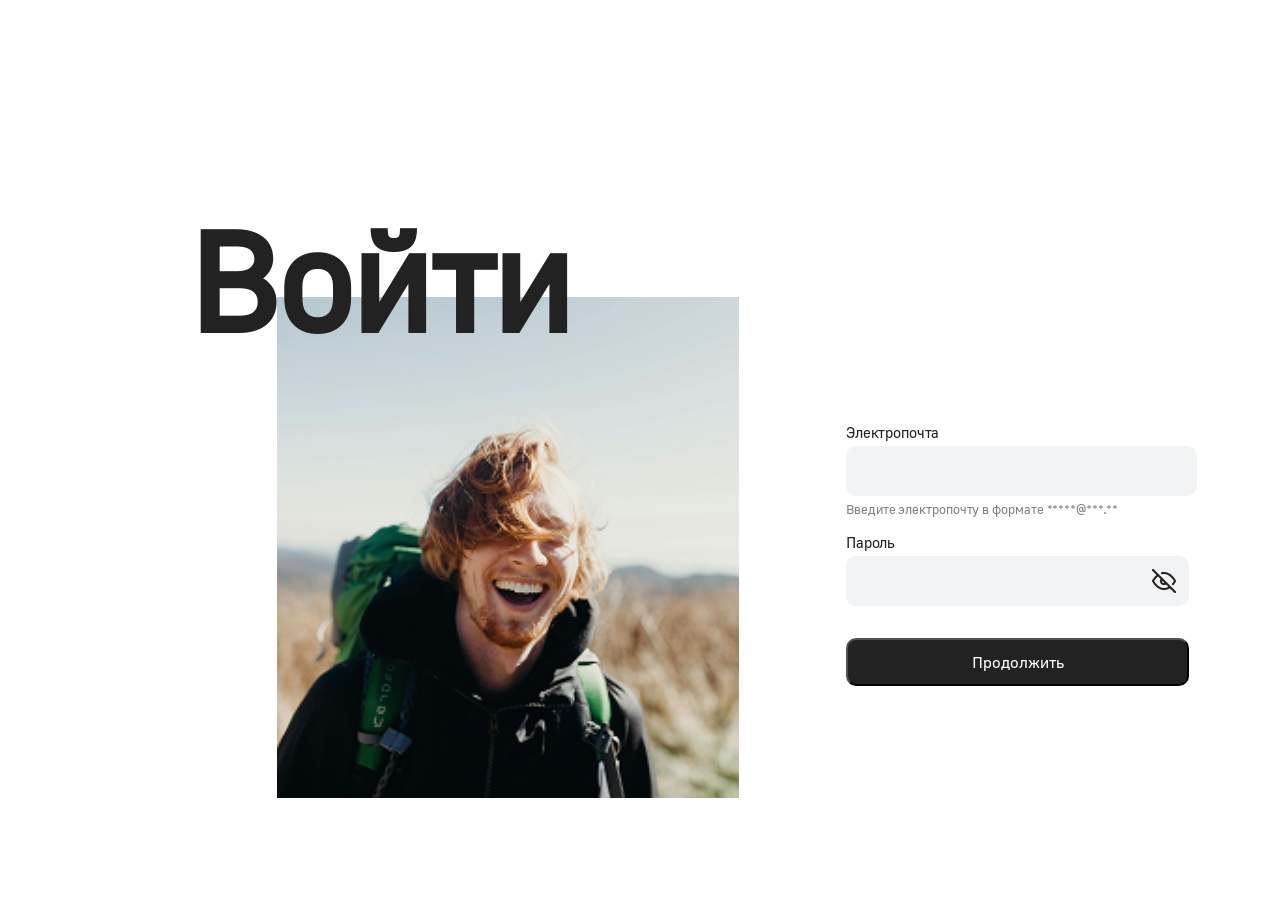
==== Lab2/login.html @ 9ba36f7b "Add files via upload" ====
<!DOCTYPE html>
<html lang="en">
	<head>
		<meta charset="UTF-8" />
		<meta name="viewport" content="width=device-width, initial-scale=1.0" />
		<title>Document</title>
		<link rel="stylesheet" href="./style.css" />
	</head>
	<body>
		<div class='mainContainer'>
			<p class="signInText">Войти</p>
			<img src="./assets/images/mainImage.png" class="mainImage" />
			<div class="containerSignIn">
				<div class="emailText">Электропочта</div>
				<input type="email" class="emailInput" />
				<p class='formatForEmailText'>Введите электропочту в формате *****@***.**</p>

				<div class="passwordText">Пароль</div>
				<div class="passwordInputContainer">
          <input type="password" class="passwordInput" />
					<img src='./assets/images/Eye.png' alt='' class='eyeImage'/>
				</div>
				<button class="continueButton">Продолжить</button>
			</div>
		</div>
	</body>
</html>
---- Lab2/style.css ----
@font-face {
	font-family: 'GolosUI';
	src:
	url('assets/fonts/Golos-UI/golos-ui_regular.woff2') format('woff2'),
	url('assets/fonts/Golos-UI/golos-ui_regular.woff') format('woff');

	font-weight: normal;
	font-style: normal;
}

.mainContainer {
	display: flex;
}

.signInText {
	font-family: GolosUI;
	font-weight: 700;
	font-style: Bold;
	font-size: 140px;
	line-height: 180px;
	letter-spacing: -1.5px;

	position: absolute;
	margin-top: 182.37px;
	margin-left: 179px;
	width: 385px;
	height: 180px;
	color: #222222;
}

.mainImage {
	margin-left: 269px;
	margin-top: 289px;
	height: 501px;
	width: 462px;
}

.containerSignIn {
	width: 343px;
	height: 251px;
	margin-top: 415px;
	margin-left: 107px;
}

.emailInput {
	background: rgba(242, 243, 245, 1);
	border-color: transparent;
	width: 343px;
	height: 44px;
	justify-content: space-between;
	opacity: 1;
	border-radius: 10px;
	margin-top: 5px;
}

.emailText {
	color: #222222;
	font-family: GolosUI;
	font-weight: 400;
	font-size: 15px;
	line-height: 18px;
	letter-spacing: -0.15px;

	width: 343px;
	height: 18px;
}

.formatForEmailText {
	font-family: GolosUI;
	font-weight: 400;
	font-size: 13px;
	line-height: 16px;
	letter-spacing: -0.08px;
	color: #808080;
	margin: 0;
	width: 343px;
	height: 16px;
	margin-top: 5px;
}

.passwordInput {
	background: rgba(242, 243, 245, 1);
	border-color: transparent;
	width: 343px;
	height: 44px;
	justify-content: space-between;
	border-radius: 10px;
}

.passwordInputContainer {
	display: flex;
	background: rgba(242, 243, 245, 1);
	border-color: transparent;
	border-radius: 10px;
	margin-top: 5px;
}

.eyeImage {
	width: 24px;
	height: 24px;
	padding: 13px;
}

.passwordText {
	color: #222222;
	font-family: GolosUI;
	font-weight: 400;
	font-size: 15px;
	line-height: 18px;
	letter-spacing: -0.15px;
	margin-top: 16px;

	width: 343px;
	height: 18px;
}

.continueButton {
	width: 343px;
	height: 48px;
	border-radius: 10px;

	background: rgba(34, 34, 34, 1);
	color: #ffffff;
	font-family: GolosUI;
	font-weight: 500;
	font-style: Medium;
	font-size: 16px;
	line-height: 100%;
	letter-spacing: 0%;

	margin-top: 32px;
}
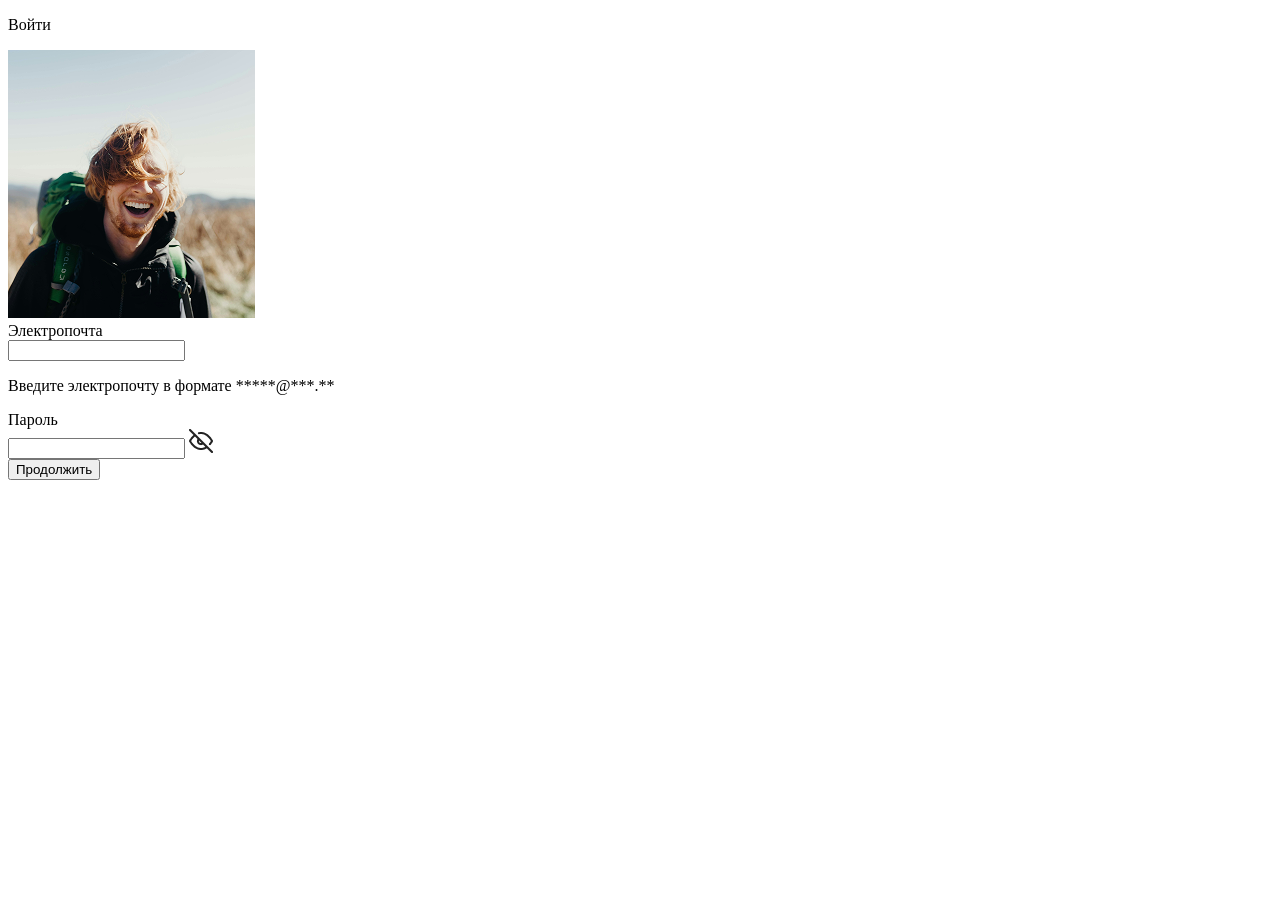
==== commit 8a7fd902: "Update login.html" ====
--- a/Lab2/login.html
+++ b/Lab2/login.html
@@ -1,26 +1,28 @@
 <!DOCTYPE html>
 <html lang="en">
 	<head>
-		<meta charset="UTF-8" />
-		<meta name="viewport" content="width=device-width, initial-scale=1.0" />
+		<meta charset="UTF-8">
+		<meta name="viewport" content="width=device-width, initial-scale=1.0">
 		<title>Document</title>
-		<link rel="stylesheet" href="./style.css" />
+		<link rel="stylesheet" href="./style.css">
 	</head>
 	<body>
-		<div class='mainContainer'>
-			<p class="signInText">Войти</p>
-			<img src="./assets/images/mainImage.png" class="mainImage" />
-			<div class="containerSignIn">
-				<div class="emailText">Электропочта</div>
-				<input type="email" class="emailInput" />
-				<p class='formatForEmailText'>Введите электропочту в формате *****@***.**</p>
+		<div class="main-сontainer">
+			<p class="sign-in-text">Войти</p>
+			<img src="./assets/images/mainImage.png" alt="mainImage" class="main-image">
+			<div class="sign-in-container">
+				<div class="email-text">Электропочта</div>
+				<input type="email" class="email-input">
+				<p class="format-for-email-text">
+					Введите электропочту в формате *****@***.**
+				</p>
 
-				<div class="passwordText">Пароль</div>
-				<div class="passwordInputContainer">
-          <input type="password" class="passwordInput" />
-					<img src='./assets/images/Eye.png' alt='' class='eyeImage'/>
+				<div class="password-text">Пароль</div>
+				<div class="password-input-container">
+					<input type="password" class="password-input">
+					<img src="./assets/images/Eye.png" alt="" class="eye-image">
 				</div>
-				<button class="continueButton">Продолжить</button>
+				<button class="continue-button">Продолжить</button>
 			</div>
 		</div>
 	</body>
